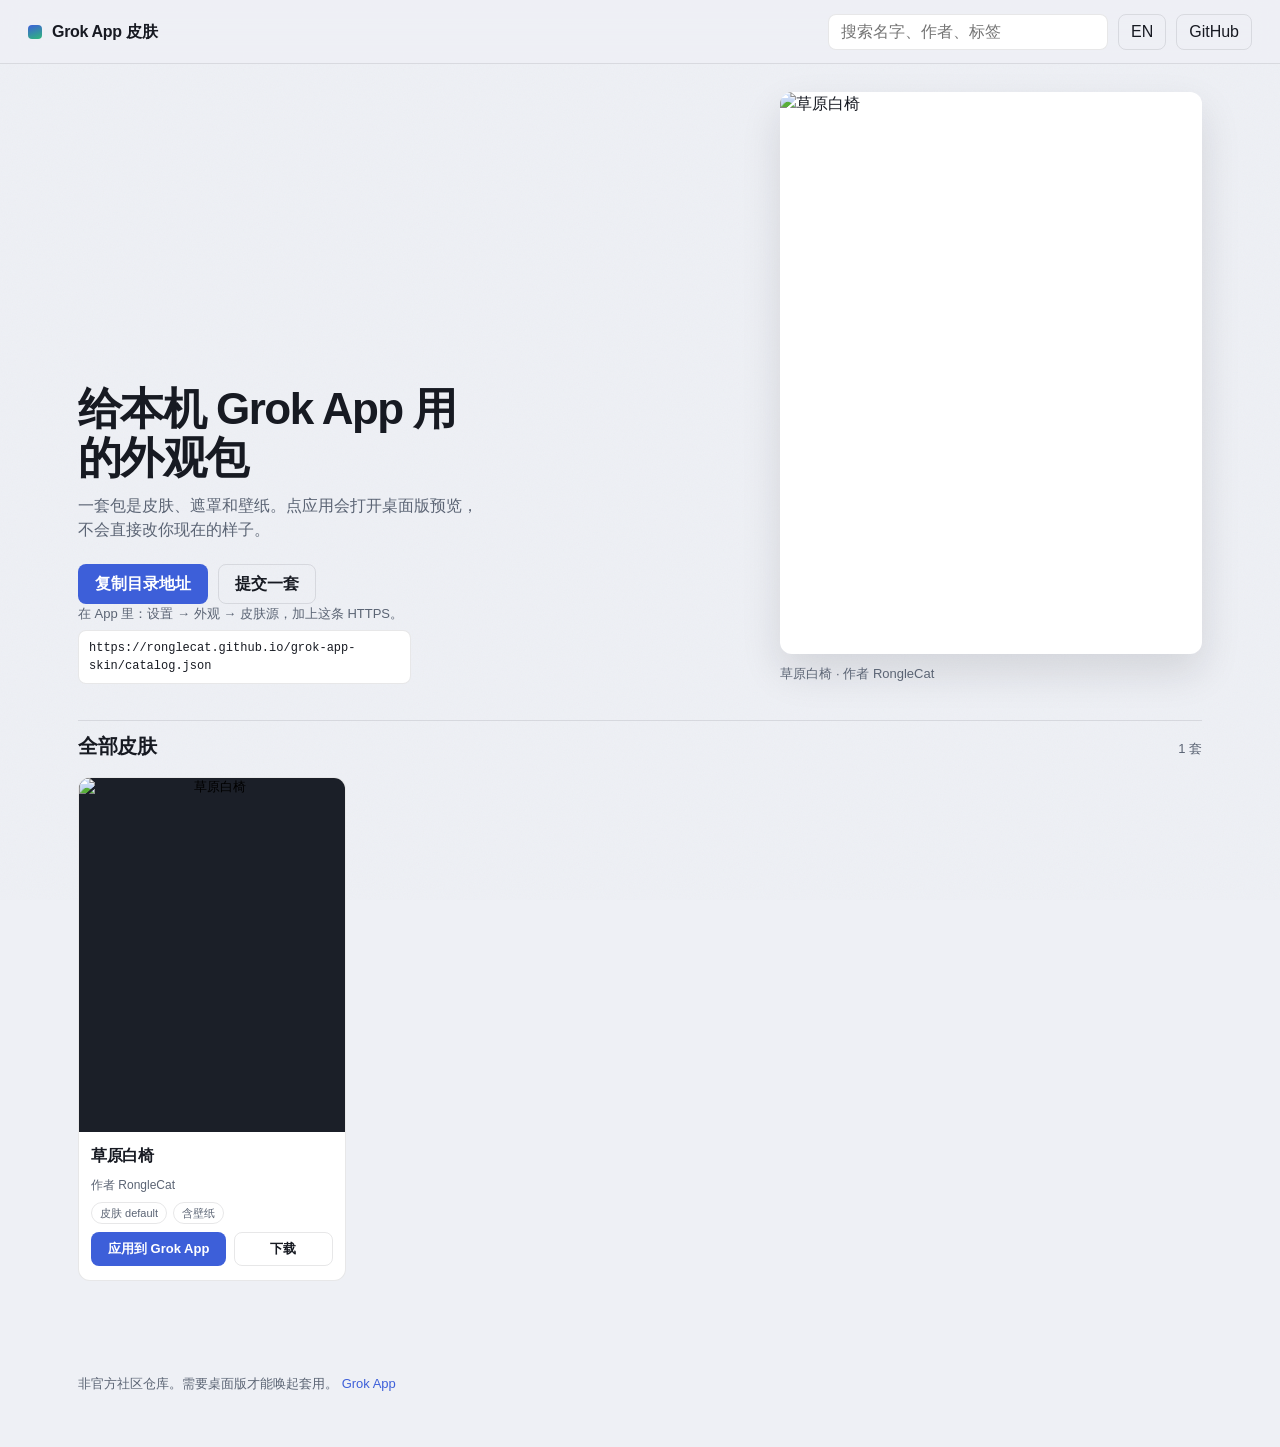
==== docs/index.html @ 5c88aba6 "Add community skin catalog and first pack. Host packs on GitHub Pages so Grok App can add this repo " ====
<!DOCTYPE html>
<html lang="zh-CN">
  <head>
    <meta charset="utf-8" />
    <meta name="viewport" content="width=device-width, initial-scale=1" />
    <title>Grok App 皮肤仓库</title>
    <meta
      name="description"
      content="浏览并下载 Grok App 外观包。点击即可唤起本机应用预览套用。"
    />
    <meta property="og:title" content="Grok App 皮肤仓库" />
    <meta
      property="og:description"
      content="社区外观包。浏览、下载，或唤起本机 Grok App。"
    />
    <meta property="og:type" content="website" />
    <meta
      property="og:image"
      content="https://ronglecat.github.io/grok-app-skin/previews/white-chair-meadow.jpg"
    />
    <link rel="icon" href="favicon.jpg" type="image/jpeg" />
    <link rel="stylesheet" href="styles.css" />
  </head>
  <body>
    <div class="grain" aria-hidden="true"></div>
    <header class="nav">
      <a class="wordmark" href="./">
        <span class="wordmark__mark" aria-hidden="true"></span>
        <span data-i18n="brand">Grok App 皮肤</span>
      </a>
      <div class="nav__right">
        <label class="search">
          <span class="visually-hidden" data-i18n="search">搜索皮肤</span>
          <input
            id="filter"
            type="search"
            autocomplete="off"
            data-i18n-placeholder="searchPh"
            placeholder="搜索名字、作者、标签"
          />
        </label>
        <button type="button" class="lang" id="langBtn" aria-label="Switch language">
          EN
        </button>
        <a
          class="nav-link"
          href="https://github.com/RongleCat/grok-app-skin"
          rel="noreferrer"
          >GitHub</a
        >
      </div>
    </header>

    <main>
      <section class="intro">
        <div class="intro__copy">
          <h1 data-i18n="title">给本机 Grok App 用的外观包</h1>
          <p data-i18n="lead">
            一套包是皮肤、遮罩和壁纸。点应用会打开桌面版预览，不会直接改你现在的样子。
          </p>
          <div class="intro__actions">
            <button type="button" class="btn btn--primary" id="copyCatalog">
              <span data-i18n="copyCatalog">复制目录地址</span>
            </button>
            <a
              class="btn btn--ghost"
              href="https://github.com/RongleCat/grok-app-skin/blob/main/CONTRIBUTING.md"
              rel="noreferrer"
              data-i18n="submit"
              >提交一套</a
            >
          </div>
          <p class="hint" id="catalogHint">
            <span data-i18n="catalogHow">在 App 里：设置 → 外观 → 皮肤源，加上这条 HTTPS。</span>
            <code id="catalogUrl">https://ronglecat.github.io/grok-app-skin/catalog.json</code>
          </p>
        </div>
        <figure class="intro__visual" id="featured">
          <div class="intro__frame">
            <img
              id="featuredImg"
              src="previews/white-chair-meadow.jpg"
              alt=""
              width="480"
              height="640"
            />
          </div>
          <figcaption id="featuredCap"></figcaption>
        </figure>
      </section>

      <section class="gallery" aria-labelledby="galleryTitle">
        <div class="gallery__head">
          <h2 id="galleryTitle" data-i18n="gallery">全部皮肤</h2>
          <p class="count" id="count"></p>
        </div>
        <p class="status" id="status" hidden></p>
        <ul class="grid" id="grid"></ul>
      </section>
    </main>

    <footer class="foot">
      <p>
        <span data-i18n="foot">非官方社区仓库。需要桌面版才能唤起套用。</span>
        <a href="https://github.com/RongleCat/grok-app/releases">Grok App</a>
      </p>
    </footer>

    <div class="sheet" id="sheet" hidden>
      <button type="button" class="sheet__backdrop" id="sheetClose" aria-label="Close"></button>
      <article class="sheet__panel" role="dialog" aria-modal="true" aria-labelledby="sheetTitle">
        <img class="sheet__art" id="sheetArt" alt="" />
        <div class="sheet__body">
          <h2 id="sheetTitle"></h2>
          <p class="sheet__meta" id="sheetMeta"></p>
          <p class="sheet__desc" id="sheetDesc"></p>
          <p class="sheet__credit" id="sheetCredit"></p>
          <div class="sheet__actions">
            <button type="button" class="btn btn--primary" id="sheetApply" data-i18n="apply">
              应用到 Grok App
            </button>
            <a class="btn btn--ghost" id="sheetDownload" download data-i18n="download">下载</a>
          </div>
          <p class="hint" id="sheetHint" hidden></p>
        </div>
      </article>
    </div>

    <p class="toast" id="toast" hidden></p>
    <script src="app.js"></script>
  </body>
</html>
---- docs/styles.css ----
:root {
  --bg: #12141a;
  --bg-2: #191c24;
  --ink: #eceef4;
  --muted: #9aa3b5;
  --line: rgba(236, 238, 244, 0.1);
  --accent: #7c9cff;
  --accent-ink: #12141a;
  --shadow: 0 24px 60px rgba(8, 10, 16, 0.45);
  --radius-card: 12px;
  --radius-btn: 8px;
  --font: "PingFang SC", "Hiragino Sans GB", "Noto Sans SC", -apple-system,
    BlinkMacSystemFont, "Segoe UI", sans-serif;
  --mono: ui-monospace, "SF Mono", "Menlo", monospace;
}

[data-theme="light"] {
  --bg: #eef0f5;
  --bg-2: #ffffff;
  --ink: #171a22;
  --muted: #5b6474;
  --line: rgba(23, 26, 34, 0.1);
  --accent: #3d5fd9;
  --accent-ink: #ffffff;
  --shadow: 0 18px 40px rgba(23, 26, 34, 0.12);
}

@media (prefers-color-scheme: light) {
  :root:not([data-theme="dark"]) {
    --bg: #eef0f5;
    --bg-2: #ffffff;
    --ink: #171a22;
    --muted: #5b6474;
    --line: rgba(23, 26, 34, 0.1);
    --accent: #3d5fd9;
    --accent-ink: #ffffff;
    --shadow: 0 18px 40px rgba(23, 26, 34, 0.12);
  }
}

* {
  box-sizing: border-box;
}

html,
body {
  margin: 0;
  min-height: 100dvh;
  background: var(--bg);
  color: var(--ink);
  font-family: var(--font);
  line-height: 1.5;
}

a {
  color: var(--accent);
  text-decoration: none;
}

a:hover {
  text-decoration: underline;
}

img {
  display: block;
  max-width: 100%;
}

.visually-hidden {
  position: absolute;
  width: 1px;
  height: 1px;
  padding: 0;
  margin: -1px;
  overflow: hidden;
  clip: rect(0, 0, 0, 0);
  border: 0;
}

.grain {
  position: fixed;
  inset: 0;
  z-index: 0;
  pointer-events: none;
  opacity: 0.035;
  background-image: url("data:image/svg+xml,%3Csvg xmlns='http://www.w3.org/2000/svg' width='160' height='160'%3E%3Cfilter id='n'%3E%3CfeTurbulence type='fractalNoise' baseFrequency='.8' numOctaves='4' stitchTiles='stitch'/%3E%3C/filter%3E%3Crect width='160' height='160' filter='url(%23n)'/%3E%3C/svg%3E");
}

.nav,
main,
.foot {
  position: relative;
  z-index: 1;
}

.nav {
  display: flex;
  align-items: center;
  justify-content: space-between;
  gap: 16px;
  min-height: 64px;
  max-height: 72px;
  padding: 12px 28px;
  border-bottom: 1px solid var(--line);
  background: color-mix(in srgb, var(--bg) 88%, transparent);
  backdrop-filter: blur(16px);
  position: sticky;
  top: 0;
  z-index: 5;
}

.wordmark {
  display: flex;
  align-items: center;
  gap: 10px;
  color: var(--ink);
  font-weight: 650;
  letter-spacing: -0.02em;
  text-decoration: none;
  white-space: nowrap;
}

.wordmark__mark {
  width: 14px;
  height: 14px;
  border-radius: 4px;
  background: linear-gradient(160deg, var(--accent), #2eb87a);
}

.nav__right {
  display: flex;
  align-items: center;
  gap: 10px;
  min-width: 0;
}

.search input {
  width: min(280px, 36vw);
  height: 36px;
  padding: 0 12px;
  border: 1px solid var(--line);
  border-radius: var(--radius-btn);
  background: var(--bg-2);
  color: var(--ink);
  font: inherit;
}

.search input:focus {
  outline: 2px solid color-mix(in srgb, var(--accent) 55%, transparent);
  outline-offset: 1px;
}

.lang,
.nav-link {
  height: 36px;
  padding: 0 12px;
  border-radius: var(--radius-btn);
  border: 1px solid var(--line);
  background: transparent;
  color: var(--ink);
  font: inherit;
  cursor: pointer;
  display: inline-flex;
  align-items: center;
  text-decoration: none;
}

.lang:hover,
.nav-link:hover {
  border-color: color-mix(in srgb, var(--accent) 45%, var(--line));
  text-decoration: none;
}

main {
  max-width: 1180px;
  margin: 0 auto;
  padding: 28px 28px 80px;
}

.intro {
  display: grid;
  grid-template-columns: minmax(0, 1.1fr) minmax(220px, 0.7fr);
  gap: 40px;
  align-items: end;
  padding-bottom: 36px;
}

.intro h1 {
  margin: 0 0 12px;
  font-size: clamp(28px, 4vw, 44px);
  line-height: 1.12;
  letter-spacing: -0.035em;
  font-weight: 680;
  max-width: 16ch;
}

.intro p {
  margin: 0;
  color: var(--muted);
  max-width: 46ch;
}

.intro__actions {
  display: flex;
  flex-wrap: wrap;
  gap: 10px;
  margin-top: 22px;
}

.btn {
  display: inline-flex;
  align-items: center;
  justify-content: center;
  min-height: 40px;
  padding: 0 16px;
  border-radius: var(--radius-btn);
  border: 1px solid transparent;
  font: inherit;
  font-weight: 600;
  cursor: pointer;
  white-space: nowrap;
  text-decoration: none;
}

.btn:active {
  transform: translateY(1px);
}

.btn--primary {
  background: var(--accent);
  color: var(--accent-ink);
}

.btn--primary:hover {
  filter: brightness(1.05);
  text-decoration: none;
}

.btn--ghost {
  background: transparent;
  color: var(--ink);
  border-color: var(--line);
}

.btn--ghost:hover {
  border-color: color-mix(in srgb, var(--accent) 40%, var(--line));
  text-decoration: none;
}

.hint {
  margin-top: 18px;
  font-size: 13px;
  color: var(--muted);
}

.hint code {
  display: block;
  margin-top: 6px;
  padding: 8px 10px;
  border-radius: 8px;
  background: var(--bg-2);
  border: 1px solid var(--line);
  font-family: var(--mono);
  font-size: 12px;
  color: var(--ink);
  overflow-wrap: anywhere;
}

.intro__visual {
  margin: 0;
}

.intro__frame {
  border-radius: var(--radius-card);
  overflow: hidden;
  aspect-ratio: 3 / 4;
  background: var(--bg-2);
  box-shadow: var(--shadow);
}

.intro__frame img {
  width: 100%;
  height: 100%;
  object-fit: cover;
}

.intro__visual figcaption {
  margin-top: 10px;
  font-size: 13px;
  color: var(--muted);
}

.gallery__head {
  display: flex;
  align-items: baseline;
  justify-content: space-between;
  gap: 12px;
  padding: 10px 0 16px;
  border-top: 1px solid var(--line);
}

.gallery h2 {
  margin: 0;
  font-size: 20px;
  letter-spacing: -0.02em;
}

.count {
  margin: 0;
  color: var(--muted);
  font-size: 13px;
}

.status {
  color: var(--muted);
}

.grid {
  list-style: none;
  margin: 0;
  padding: 0;
  display: grid;
  grid-template-columns: repeat(auto-fill, minmax(220px, 1fr));
  gap: 18px;
}

.card {
  display: flex;
  flex-direction: column;
  background: var(--bg-2);
  border: 1px solid var(--line);
  border-radius: var(--radius-card);
  overflow: hidden;
  min-width: 0;
}

.card__art {
  aspect-ratio: 3 / 4;
  background: #1b1f28;
  cursor: pointer;
  padding: 0;
  border: 0;
}

.card__art img {
  width: 100%;
  height: 100%;
  object-fit: cover;
}

.card__body {
  padding: 12px 12px 14px;
  display: flex;
  flex-direction: column;
  gap: 8px;
}

.card__name {
  margin: 0;
  font-size: 16px;
  letter-spacing: -0.02em;
}

.card__meta {
  margin: 0;
  color: var(--muted);
  font-size: 12px;
}

.chips {
  display: flex;
  flex-wrap: wrap;
  gap: 6px;
}

.chip {
  font-size: 11px;
  padding: 2px 8px;
  border-radius: 999px;
  border: 1px solid var(--line);
  color: var(--muted);
}

.card__actions {
  display: flex;
  gap: 8px;
}

.card__actions .btn {
  flex: 1;
  min-height: 34px;
  font-size: 13px;
}

.foot {
  max-width: 1180px;
  margin: 0 auto;
  padding: 0 28px 40px;
  color: var(--muted);
  font-size: 13px;
}

.sheet[hidden],
.toast[hidden],
.status[hidden] {
  display: none;
}

.sheet {
  position: fixed;
  inset: 0;
  z-index: 20;
}

.sheet__backdrop {
  position: absolute;
  inset: 0;
  border: 0;
  background: rgba(8, 10, 16, 0.62);
  cursor: pointer;
}

.sheet__panel {
  position: relative;
  z-index: 1;
  width: min(880px, calc(100% - 32px));
  max-height: calc(100dvh - 32px);
  margin: 16px auto;
  display: grid;
  grid-template-columns: minmax(0, 0.9fr) minmax(0, 1.1fr);
  background: var(--bg-2);
  border-radius: 16px;
  overflow: auto;
  box-shadow: var(--shadow);
}

.sheet__art {
  width: 100%;
  height: 100%;
  object-fit: cover;
  min-height: 320px;
}

.sheet__body {
  padding: 28px;
}

.sheet__body h2 {
  margin: 0 0 8px;
  font-size: 28px;
  letter-spacing: -0.03em;
}

.sheet__meta,
.sheet__desc,
.sheet__credit {
  color: var(--muted);
}

.sheet__actions {
  display: flex;
  flex-wrap: wrap;
  gap: 10px;
  margin-top: 20px;
}

.toast {
  position: fixed;
  left: 50%;
  bottom: 24px;
  transform: translateX(-50%);
  z-index: 30;
  margin: 0;
  padding: 10px 14px;
  border-radius: 999px;
  background: var(--ink);
  color: var(--bg);
  font-size: 13px;
  box-shadow: var(--shadow);
}

@media (max-width: 767px) {
  .nav {
    padding: 10px 16px;
    flex-wrap: wrap;
    max-height: none;
  }

  .search input {
    width: 42vw;
  }

  main,
  .foot {
    padding-left: 16px;
    padding-right: 16px;
  }

  .intro {
    grid-template-columns: 1fr;
    gap: 24px;
  }

  .intro h1 {
    max-width: none;
  }

  .intro__visual {
    max-width: 280px;
  }

  .sheet__panel {
    grid-template-columns: 1fr;
    width: calc(100% - 16px);
    margin: 8px auto;
  }

  .sheet__art {
    max-height: 42dvh;
  }
}

@media (prefers-reduced-motion: reduce) {
  .btn:active {
    transform: none;
  }
}

@media (prefers-reduced-transparency: reduce) {
  .nav {
    background: var(--bg);
    backdrop-filter: none;
  }
}
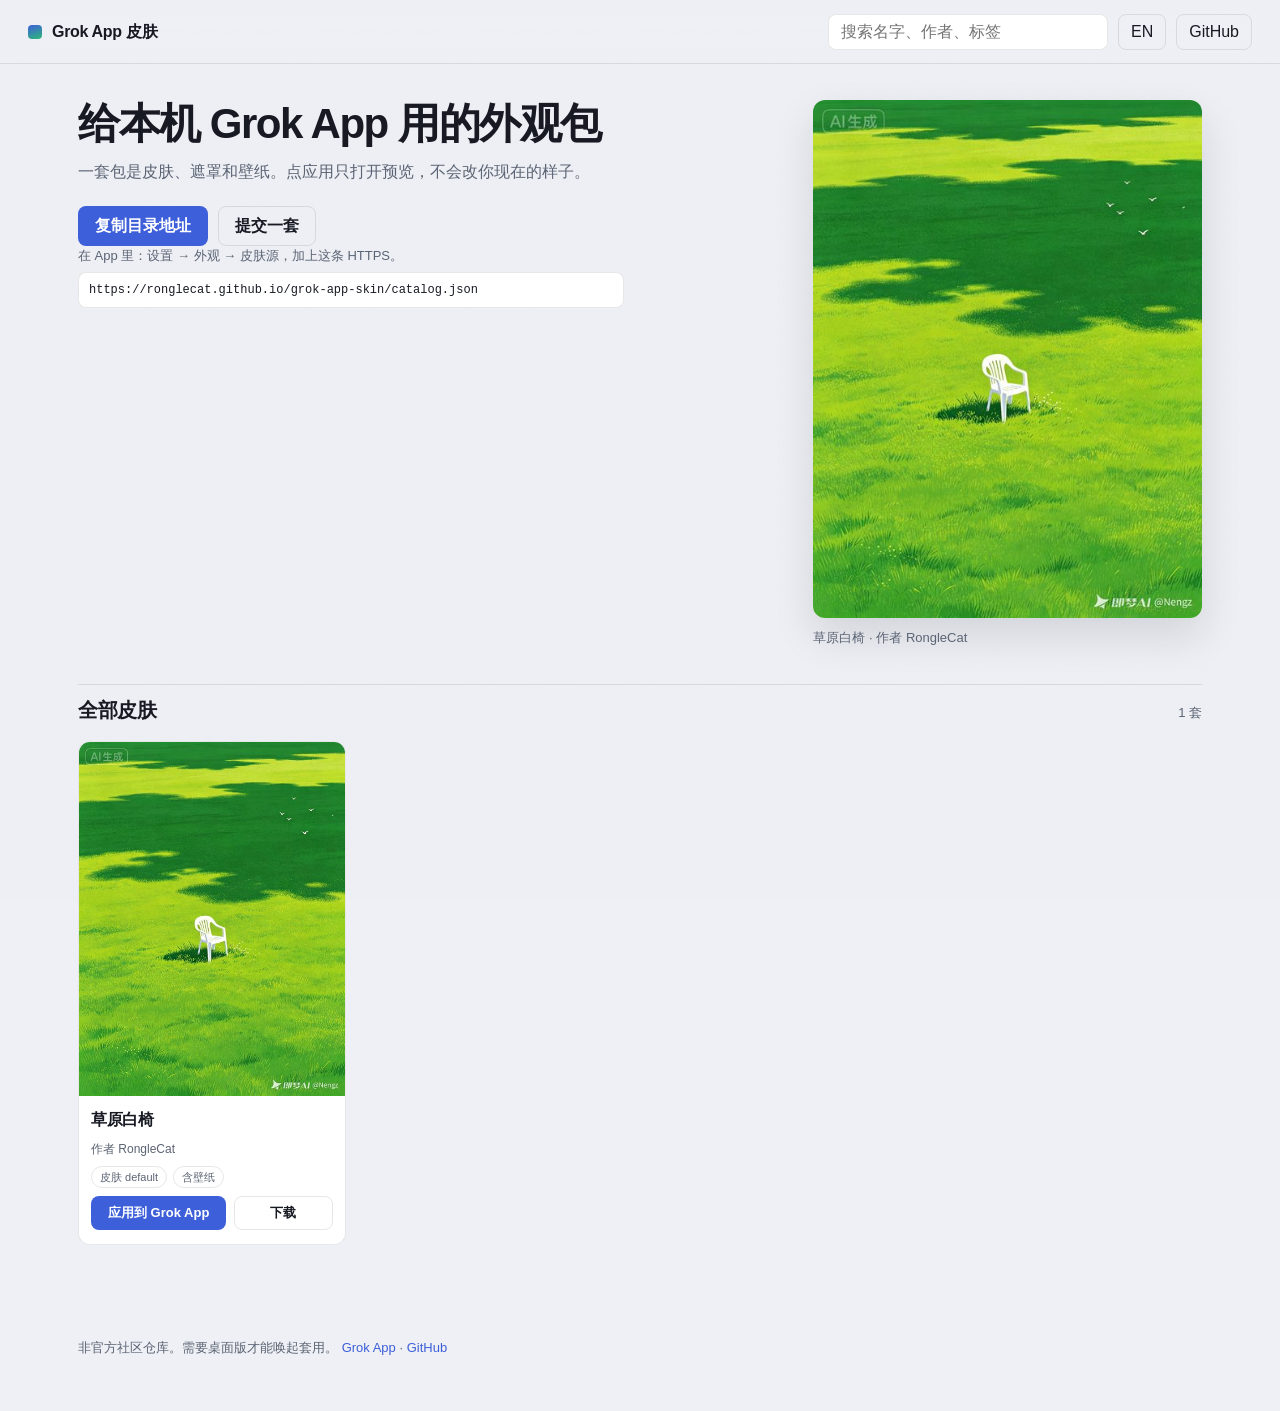
==== commit 3b21cf1b: "Tighten the catalog page layout for local previews. Use same-origin pack and preview paths, pin the " ====
--- a/docs/index.html
+++ b/docs/index.html
@@ -56,7 +56,7 @@
         <div class="intro__copy">
           <h1 data-i18n="title">给本机 Grok App 用的外观包</h1>
           <p data-i18n="lead">
-            一套包是皮肤、遮罩和壁纸。点应用会打开桌面版预览，不会直接改你现在的样子。
+            一套包是皮肤、遮罩和壁纸。点应用只打开预览，不会改你现在的样子。
           </p>
           <div class="intro__actions">
             <button type="button" class="btn btn--primary" id="copyCatalog">
@@ -103,6 +103,8 @@
       <p>
         <span data-i18n="foot">非官方社区仓库。需要桌面版才能唤起套用。</span>
         <a href="https://github.com/RongleCat/grok-app/releases">Grok App</a>
+        ·
+        <a href="https://github.com/RongleCat/grok-app-skin">GitHub</a>
       </p>
     </footer>
 
--- a/docs/styles.css
+++ b/docs/styles.css
@@ -46,6 +46,8 @@
 body {
   margin: 0;
   min-height: 100dvh;
+  max-width: 100%;
+  overflow-x: clip;
   background: var(--bg);
   color: var(--ink);
   font-family: var(--font);
@@ -179,25 +181,31 @@
 
 .intro {
   display: grid;
-  grid-template-columns: minmax(0, 1.1fr) minmax(220px, 0.7fr);
-  gap: 40px;
-  align-items: end;
-  padding-bottom: 36px;
+  grid-template-columns: minmax(0, 1.15fr) minmax(220px, 0.65fr);
+  gap: 36px 48px;
+  align-items: start;
+  padding: 8px 0 36px;
+  min-width: 0;
+}
+
+.intro__copy {
+  min-width: 0;
 }
 
 .intro h1 {
   margin: 0 0 12px;
-  font-size: clamp(28px, 4vw, 44px);
-  line-height: 1.12;
+  font-size: clamp(28px, 4vw, 42px);
+  line-height: 1.15;
   letter-spacing: -0.035em;
   font-weight: 680;
-  max-width: 16ch;
+  max-width: 14em;
 }
 
 .intro p {
   margin: 0;
   color: var(--muted);
-  max-width: 46ch;
+  max-width: min(42em, 100%);
+  overflow-wrap: anywhere;
 }
 
 .intro__actions {
@@ -264,6 +272,8 @@
   font-size: 12px;
   color: var(--ink);
   overflow-wrap: anywhere;
+  word-break: break-all;
+  max-width: 100%;
 }
 
 .intro__visual {
@@ -335,6 +345,8 @@
 }
 
 .card__art {
+  display: block;
+  width: 100%;
   aspect-ratio: 3 / 4;
   background: #1b1f28;
   cursor: pointer;
@@ -481,13 +493,39 @@
 
 @media (max-width: 767px) {
   .nav {
+    display: grid;
+    grid-template-columns: minmax(0, 1fr) auto;
+    grid-template-areas:
+      "brand lang"
+      "search search";
     padding: 10px 16px;
-    flex-wrap: wrap;
     max-height: none;
   }
 
+  .wordmark {
+    grid-area: brand;
+    min-width: 0;
+  }
+
+  .nav__right {
+    display: contents;
+  }
+
+  .search {
+    grid-area: search;
+    min-width: 0;
+  }
+
+  .lang {
+    grid-area: lang;
+  }
+
+  .nav-link {
+    display: none;
+  }
+
   .search input {
-    width: 42vw;
+    width: 100%;
   }
 
   main,
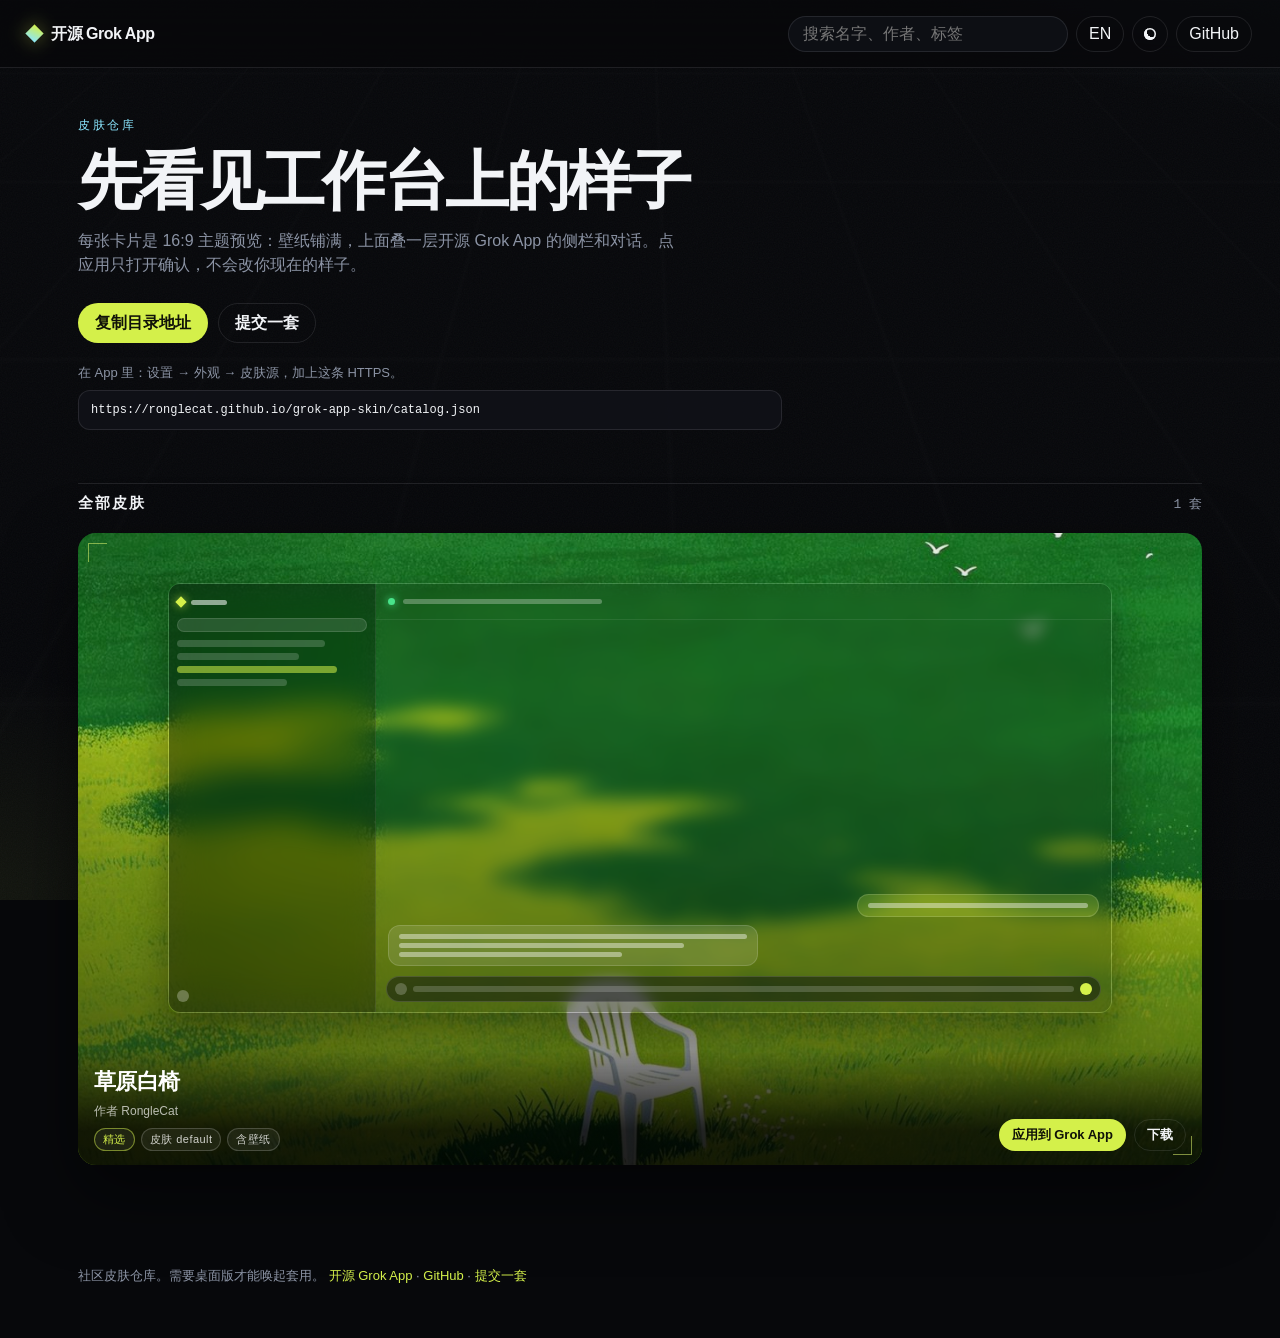
==== commit c8206a88: "Redesign the skin gallery as 16:9 workbench previews. Theme-first Pages gallery with wallpaper-fille" ====
--- a/docs/index.html
+++ b/docs/index.html
@@ -1,17 +1,18 @@
 <!DOCTYPE html>
-<html lang="zh-CN">
+<html lang="zh-CN" data-theme="dark">
   <head>
     <meta charset="utf-8" />
     <meta name="viewport" content="width=device-width, initial-scale=1" />
-    <title>Grok App 皮肤仓库</title>
+    <meta name="color-scheme" content="dark light" />
+    <title>开源 Grok App 皮肤</title>
     <meta
       name="description"
-      content="浏览并下载 Grok App 外观包。点击即可唤起本机应用预览套用。"
+      content="开源 Grok App 皮肤仓库。16:9 工作台预览，下载或唤起本机应用套用。"
     />
-    <meta property="og:title" content="Grok App 皮肤仓库" />
+    <meta property="og:title" content="开源 Grok App 皮肤" />
     <meta
       property="og:description"
-      content="社区外观包。浏览、下载，或唤起本机 Grok App。"
+      content="社区外观包。每张卡片是壁纸加工作台预览。"
     />
     <meta property="og:type" content="website" />
     <meta
@@ -22,11 +23,16 @@
     <link rel="stylesheet" href="styles.css" />
   </head>
   <body>
-    <div class="grain" aria-hidden="true"></div>
+    <div class="space" aria-hidden="true">
+      <div class="space__glow"></div>
+      <div class="space__grid"></div>
+      <div class="space__grain"></div>
+    </div>
+
     <header class="nav">
       <a class="wordmark" href="./">
         <span class="wordmark__mark" aria-hidden="true"></span>
-        <span data-i18n="brand">Grok App 皮肤</span>
+        <span data-i18n="brand">开源 Grok App</span>
       </a>
       <div class="nav__right">
         <label class="search">
@@ -42,6 +48,10 @@
         <button type="button" class="lang" id="langBtn" aria-label="Switch language">
           EN
         </button>
+        <button type="button" class="theme" id="themeBtn">
+          <span aria-hidden="true" class="theme__icon"></span>
+          <span class="visually-hidden" data-i18n="themeToLight">浅色</span>
+        </button>
         <a
           class="nav-link"
           href="https://github.com/RongleCat/grok-app-skin"
@@ -52,41 +62,28 @@
     </header>
 
     <main>
-      <section class="intro">
-        <div class="intro__copy">
-          <h1 data-i18n="title">给本机 Grok App 用的外观包</h1>
-          <p data-i18n="lead">
-            一套包是皮肤、遮罩和壁纸。点应用只打开预览，不会改你现在的样子。
-          </p>
-          <div class="intro__actions">
-            <button type="button" class="btn btn--primary" id="copyCatalog">
-              <span data-i18n="copyCatalog">复制目录地址</span>
-            </button>
-            <a
-              class="btn btn--ghost"
-              href="https://github.com/RongleCat/grok-app-skin/blob/main/CONTRIBUTING.md"
-              rel="noreferrer"
-              data-i18n="submit"
-              >提交一套</a
-            >
-          </div>
-          <p class="hint" id="catalogHint">
-            <span data-i18n="catalogHow">在 App 里：设置 → 外观 → 皮肤源，加上这条 HTTPS。</span>
-            <code id="catalogUrl">https://ronglecat.github.io/grok-app-skin/catalog.json</code>
-          </p>
+      <section class="hero">
+        <p class="kicker" data-i18n="kicker">皮肤仓库</p>
+        <h1 data-i18n="title">先看见工作台上的样子</h1>
+        <p class="lead" data-i18n="lead">
+          每张卡片是 16:9 主题预览：壁纸铺满，上面叠一层开源 Grok App 的侧栏和对话。点应用只打开确认，不会改你现在的样子。
+        </p>
+        <div class="hero__actions">
+          <button type="button" class="btn btn--primary" id="copyCatalog">
+            <span data-i18n="copyCatalog">复制目录地址</span>
+          </button>
+          <a
+            class="btn btn--ghost"
+            href="https://github.com/RongleCat/grok-app-skin/blob/main/CONTRIBUTING.md"
+            rel="noreferrer"
+            data-i18n="submit"
+            >提交一套</a
+          >
         </div>
-        <figure class="intro__visual" id="featured">
-          <div class="intro__frame">
-            <img
-              id="featuredImg"
-              src="previews/white-chair-meadow.jpg"
-              alt=""
-              width="480"
-              height="640"
-            />
-          </div>
-          <figcaption id="featuredCap"></figcaption>
-        </figure>
+        <p class="hint" id="catalogHint">
+          <span data-i18n="catalogHow">在 App 里：设置 → 外观 → 皮肤源，加上这条 HTTPS。</span>
+          <code id="catalogUrl">https://ronglecat.github.io/grok-app-skin/catalog.json</code>
+        </p>
       </section>
 
       <section class="gallery" aria-labelledby="galleryTitle">
@@ -101,18 +98,28 @@
 
     <footer class="foot">
       <p>
-        <span data-i18n="foot">非官方社区仓库。需要桌面版才能唤起套用。</span>
-        <a href="https://github.com/RongleCat/grok-app/releases">Grok App</a>
+        <span data-i18n="foot">社区皮肤仓库。需要桌面版才能唤起套用。</span>
+        <a href="https://github.com/RongleCat/grok-app/releases">开源 Grok App</a>
         ·
         <a href="https://github.com/RongleCat/grok-app-skin">GitHub</a>
+        ·
+        <a
+          href="https://github.com/RongleCat/grok-app-skin/blob/main/CONTRIBUTING.md"
+          data-i18n="submit"
+          >提交一套</a
+        >
       </p>
     </footer>
 
     <div class="sheet" id="sheet" hidden>
       <button type="button" class="sheet__backdrop" id="sheetClose" aria-label="Close"></button>
       <article class="sheet__panel" role="dialog" aria-modal="true" aria-labelledby="sheetTitle">
-        <img class="sheet__art" id="sheetArt" alt="" />
+        <div class="sheet__stage">
+          <img class="sheet__wall" id="sheetArt" alt="" />
+          <div class="sheet__chrome" id="sheetChrome"></div>
+        </div>
         <div class="sheet__body">
+          <p class="sheet__kicker" id="sheetKicker"></p>
           <h2 id="sheetTitle"></h2>
           <p class="sheet__meta" id="sheetMeta"></p>
           <p class="sheet__desc" id="sheetDesc"></p>
--- a/docs/styles.css
+++ b/docs/styles.css
@@ -1,41 +1,34 @@
 :root {
-  --bg: #12141a;
-  --bg-2: #191c24;
-  --ink: #eceef4;
-  --muted: #9aa3b5;
-  --line: rgba(236, 238, 244, 0.1);
-  --accent: #7c9cff;
-  --accent-ink: #12141a;
-  --shadow: 0 24px 60px rgba(8, 10, 16, 0.45);
-  --radius-card: 12px;
-  --radius-btn: 8px;
+  --bg: #07080b;
+  --bg-2: #101218;
+  --ink: #f2f4f7;
+  --muted: #8b93a4;
+  --line: rgba(242, 244, 247, 0.1);
+  --accent: #d4f04a;
+  --accent-ink: #101208;
+  --ice: #8be7ff;
+  --glass: rgba(8, 10, 14, 0.42);
+  --glass-2: rgba(255, 255, 255, 0.12);
+  --shadow: 0 28px 70px rgba(0, 0, 0, 0.5);
+  --radius-card: 18px;
+  --radius-btn: 999px;
   --font: "PingFang SC", "Hiragino Sans GB", "Noto Sans SC", -apple-system,
     BlinkMacSystemFont, "Segoe UI", sans-serif;
   --mono: ui-monospace, "SF Mono", "Menlo", monospace;
 }
 
 [data-theme="light"] {
-  --bg: #eef0f5;
-  --bg-2: #ffffff;
-  --ink: #171a22;
-  --muted: #5b6474;
-  --line: rgba(23, 26, 34, 0.1);
-  --accent: #3d5fd9;
-  --accent-ink: #ffffff;
-  --shadow: 0 18px 40px rgba(23, 26, 34, 0.12);
-}
-
-@media (prefers-color-scheme: light) {
-  :root:not([data-theme="dark"]) {
-    --bg: #eef0f5;
-    --bg-2: #ffffff;
-    --ink: #171a22;
-    --muted: #5b6474;
-    --line: rgba(23, 26, 34, 0.1);
-    --accent: #3d5fd9;
-    --accent-ink: #ffffff;
-    --shadow: 0 18px 40px rgba(23, 26, 34, 0.12);
-  }
+  --bg: #efe8dc;
+  --bg-2: #f7f2ea;
+  --ink: #14130f;
+  --muted: #5c574c;
+  --line: rgba(20, 19, 15, 0.1);
+  --accent: #6a8a00;
+  --accent-ink: #f7f2ea;
+  --ice: #0b6f86;
+  --glass: rgba(16, 18, 22, 0.4);
+  --glass-2: rgba(255, 255, 255, 0.16);
+  --shadow: 0 22px 48px rgba(40, 32, 18, 0.16);
 }
 
 * {
@@ -54,6 +47,10 @@
   line-height: 1.5;
 }
 
+body {
+  isolation: isolate;
+}
+
 a {
   color: var(--accent);
   text-decoration: none;
@@ -66,6 +63,11 @@
 img {
   display: block;
   max-width: 100%;
+}
+
+button,
+input {
+  font: inherit;
 }
 
 .visually-hidden {
@@ -79,12 +81,43 @@
   border: 0;
 }
 
-.grain {
+.space {
   position: fixed;
   inset: 0;
   z-index: 0;
   pointer-events: none;
-  opacity: 0.035;
+  overflow: hidden;
+}
+
+.space__glow {
+  position: absolute;
+  inset: -20%;
+  background:
+    radial-gradient(50% 40% at 88% 0%, rgba(139, 231, 255, 0.1), transparent 58%),
+    radial-gradient(42% 36% at 8% 88%, rgba(212, 240, 74, 0.08), transparent 60%);
+}
+
+.space__grid {
+  position: absolute;
+  inset: 0;
+  opacity: 0.22;
+  background-image:
+    linear-gradient(rgba(242, 244, 247, 0.06) 1px, transparent 1px),
+    linear-gradient(90deg, rgba(242, 244, 247, 0.06) 1px, transparent 1px);
+  background-size: 72px 72px;
+  mask-image: linear-gradient(180deg, rgba(0, 0, 0, 0.7), transparent 78%);
+  transform: perspective(600px) rotateX(58deg) scale(1.6);
+  transform-origin: 50% 0;
+}
+
+[data-theme="light"] .space__grid {
+  opacity: 0.28;
+}
+
+.space__grain {
+  position: absolute;
+  inset: 0;
+  opacity: 0.04;
   background-image: url("data:image/svg+xml,%3Csvg xmlns='http://www.w3.org/2000/svg' width='160' height='160'%3E%3Cfilter id='n'%3E%3CfeTurbulence type='fractalNoise' baseFrequency='.8' numOctaves='4' stitchTiles='stitch'/%3E%3C/filter%3E%3Crect width='160' height='160' filter='url(%23n)'/%3E%3C/svg%3E");
 }
 
@@ -100,12 +133,11 @@
   align-items: center;
   justify-content: space-between;
   gap: 16px;
-  min-height: 64px;
-  max-height: 72px;
+  min-height: 68px;
   padding: 12px 28px;
   border-bottom: 1px solid var(--line);
-  background: color-mix(in srgb, var(--bg) 88%, transparent);
-  backdrop-filter: blur(16px);
+  background: color-mix(in srgb, var(--bg) 72%, transparent);
+  backdrop-filter: blur(18px);
   position: sticky;
   top: 0;
   z-index: 5;
@@ -116,43 +148,49 @@
   align-items: center;
   gap: 10px;
   color: var(--ink);
-  font-weight: 650;
-  letter-spacing: -0.02em;
+  font-weight: 680;
+  letter-spacing: -0.03em;
   text-decoration: none;
   white-space: nowrap;
 }
 
 .wordmark__mark {
-  width: 14px;
-  height: 14px;
-  border-radius: 4px;
-  background: linear-gradient(160deg, var(--accent), #2eb87a);
+  width: 13px;
+  height: 13px;
+  transform: rotate(45deg);
+  background: linear-gradient(160deg, var(--accent), var(--ice));
+  box-shadow: 0 0 18px color-mix(in srgb, var(--accent) 45%, transparent);
 }
 
 .nav__right {
   display: flex;
   align-items: center;
-  gap: 10px;
+  gap: 8px;
   min-width: 0;
 }
 
 .search input {
-  width: min(280px, 36vw);
+  width: min(280px, 32vw);
   height: 36px;
-  padding: 0 12px;
+  padding: 0 14px;
   border: 1px solid var(--line);
   border-radius: var(--radius-btn);
-  background: var(--bg-2);
+  background: color-mix(in srgb, var(--bg-2) 80%, transparent);
   color: var(--ink);
-  font: inherit;
-}
-
-.search input:focus {
-  outline: 2px solid color-mix(in srgb, var(--accent) 55%, transparent);
-  outline-offset: 1px;
+}
+
+.search input:focus,
+.lang:focus-visible,
+.theme:focus-visible,
+.nav-link:focus-visible,
+.btn:focus-visible,
+.card__stage:focus-visible {
+  outline: 2px solid color-mix(in srgb, var(--accent) 70%, transparent);
+  outline-offset: 2px;
 }
 
 .lang,
+.theme,
 .nav-link {
   height: 36px;
   padding: 0 12px;
@@ -160,14 +198,33 @@
   border: 1px solid var(--line);
   background: transparent;
   color: var(--ink);
-  font: inherit;
   cursor: pointer;
   display: inline-flex;
   align-items: center;
+  justify-content: center;
   text-decoration: none;
 }
 
+.theme {
+  width: 36px;
+  padding: 0;
+}
+
+.theme__icon {
+  width: 12px;
+  height: 12px;
+  border-radius: 50%;
+  box-shadow: inset 0 0 0 1.5px currentColor;
+  background: radial-gradient(circle at 70% 30%, transparent 46%, currentColor 48%);
+}
+
+[data-theme="light"] .theme__icon {
+  background: currentColor;
+  box-shadow: none;
+}
+
 .lang:hover,
+.theme:hover,
 .nav-link:hover {
   border-color: color-mix(in srgb, var(--accent) 45%, var(--line));
   text-decoration: none;
@@ -176,43 +233,42 @@
 main {
   max-width: 1180px;
   margin: 0 auto;
-  padding: 28px 28px 80px;
-}
-
-.intro {
-  display: grid;
-  grid-template-columns: minmax(0, 1.15fr) minmax(220px, 0.65fr);
-  gap: 36px 48px;
-  align-items: start;
-  padding: 8px 0 36px;
-  min-width: 0;
-}
-
-.intro__copy {
-  min-width: 0;
-}
-
-.intro h1 {
-  margin: 0 0 12px;
-  font-size: clamp(28px, 4vw, 42px);
-  line-height: 1.15;
-  letter-spacing: -0.035em;
-  font-weight: 680;
-  max-width: 14em;
-}
-
-.intro p {
+  padding: 36px 28px 88px;
+}
+
+.hero {
+  padding: 12px 0 40px;
+  max-width: 44rem;
+}
+
+.kicker {
+  margin: 0 0 14px;
+  font-size: 12px;
+  letter-spacing: 0.22em;
+  text-transform: uppercase;
+  color: var(--ice);
+}
+
+.hero h1 {
+  margin: 0 0 14px;
+  font-size: clamp(34px, 6vw, 64px);
+  line-height: 1.04;
+  letter-spacing: -0.045em;
+  font-weight: 720;
+}
+
+.lead {
   margin: 0;
   color: var(--muted);
-  max-width: min(42em, 100%);
-  overflow-wrap: anywhere;
-}
-
-.intro__actions {
+  font-size: 16px;
+  max-width: 38em;
+}
+
+.hero__actions {
   display: flex;
   flex-wrap: wrap;
   gap: 10px;
-  margin-top: 22px;
+  margin-top: 26px;
 }
 
 .btn {
@@ -223,7 +279,6 @@
   padding: 0 16px;
   border-radius: var(--radius-btn);
   border: 1px solid transparent;
-  font: inherit;
   font-weight: 600;
   cursor: pointer;
   white-space: nowrap;
@@ -240,7 +295,7 @@
 }
 
 .btn--primary:hover {
-  filter: brightness(1.05);
+  filter: brightness(1.06);
   text-decoration: none;
 }
 
@@ -255,49 +310,30 @@
   text-decoration: none;
 }
 
+.btn--tiny {
+  min-height: 32px;
+  padding: 0 12px;
+  font-size: 13px;
+}
+
 .hint {
-  margin-top: 18px;
+  margin-top: 20px;
   font-size: 13px;
   color: var(--muted);
 }
 
 .hint code {
   display: block;
-  margin-top: 6px;
-  padding: 8px 10px;
-  border-radius: 8px;
-  background: var(--bg-2);
+  margin-top: 8px;
+  padding: 10px 12px;
+  border-radius: 12px;
+  background: color-mix(in srgb, var(--bg-2) 88%, transparent);
   border: 1px solid var(--line);
   font-family: var(--mono);
   font-size: 12px;
   color: var(--ink);
   overflow-wrap: anywhere;
   word-break: break-all;
-  max-width: 100%;
-}
-
-.intro__visual {
-  margin: 0;
-}
-
-.intro__frame {
-  border-radius: var(--radius-card);
-  overflow: hidden;
-  aspect-ratio: 3 / 4;
-  background: var(--bg-2);
-  box-shadow: var(--shadow);
-}
-
-.intro__frame img {
-  width: 100%;
-  height: 100%;
-  object-fit: cover;
-}
-
-.intro__visual figcaption {
-  margin-top: 10px;
-  font-size: 13px;
-  color: var(--muted);
 }
 
 .gallery__head {
@@ -305,20 +341,23 @@
   align-items: baseline;
   justify-content: space-between;
   gap: 12px;
-  padding: 10px 0 16px;
+  padding: 8px 0 18px;
   border-top: 1px solid var(--line);
 }
 
 .gallery h2 {
   margin: 0;
-  font-size: 20px;
-  letter-spacing: -0.02em;
+  font-size: 15px;
+  letter-spacing: 0.14em;
+  text-transform: uppercase;
+  font-weight: 650;
 }
 
 .count {
   margin: 0;
   color: var(--muted);
   font-size: 13px;
+  font-family: var(--mono);
 }
 
 .status {
@@ -330,52 +369,320 @@
   margin: 0;
   padding: 0;
   display: grid;
-  grid-template-columns: repeat(auto-fill, minmax(220px, 1fr));
-  gap: 18px;
+  grid-template-columns: repeat(auto-fill, minmax(min(100%, 420px), 1fr));
+  gap: 20px;
 }
 
 .card {
-  display: flex;
-  flex-direction: column;
-  background: var(--bg-2);
-  border: 1px solid var(--line);
+  min-width: 0;
+}
+
+.card--featured {
+  grid-column: 1 / -1;
+}
+
+.card__stage {
+  position: relative;
+  display: block;
+  width: 100%;
+  aspect-ratio: 16 / 9;
+  padding: 0;
+  border: 0;
   border-radius: var(--radius-card);
   overflow: hidden;
-  min-width: 0;
-}
-
-.card__art {
-  display: block;
-  width: 100%;
-  aspect-ratio: 3 / 4;
-  background: #1b1f28;
+  background: #0b0d12;
   cursor: pointer;
-  padding: 0;
-  border: 0;
-}
-
-.card__art img {
+  isolation: isolate;
+  box-shadow: var(--shadow);
+  transition: transform 0.35s ease, box-shadow 0.35s ease;
+}
+
+.card__stage::before,
+.card__stage::after {
+  content: "";
+  position: absolute;
+  width: 18px;
+  height: 18px;
+  z-index: 5;
+  pointer-events: none;
+  border: 1.5px solid color-mix(in srgb, var(--accent) 80%, white);
+  opacity: 0.55;
+  transition: opacity 0.3s ease;
+}
+
+.card__stage::before {
+  top: 10px;
+  left: 10px;
+  border-right: 0;
+  border-bottom: 0;
+}
+
+.card__stage::after {
+  right: 10px;
+  bottom: 10px;
+  border-left: 0;
+  border-top: 0;
+}
+
+.card__wall {
+  position: absolute;
+  inset: 0;
   width: 100%;
   height: 100%;
   object-fit: cover;
 }
 
-.card__body {
-  padding: 12px 12px 14px;
+.card__scrim {
+  position: absolute;
+  inset: 0;
+  background:
+    linear-gradient(180deg, rgba(0, 0, 0, 0.08), transparent 28%, rgba(0, 0, 0, 0.55) 100%),
+    linear-gradient(90deg, rgba(0, 0, 0, 0.18), transparent 28%);
+  pointer-events: none;
+}
+
+.chrome {
+  position: absolute;
+  inset: 9% 7% 26% 7%;
+  display: flex;
+  border-radius: 12px;
+  overflow: hidden;
+  border: 1px solid rgba(255, 255, 255, 0.16);
+  box-shadow: 0 16px 40px rgba(0, 0, 0, 0.35);
+  pointer-events: none;
+}
+
+.card--featured .chrome {
+  inset: 8% 8% 24% 8%;
+}
+
+.chrome__rail {
+  width: 22%;
+  min-width: 72px;
+  padding: 10px 8px;
   display: flex;
   flex-direction: column;
   gap: 8px;
+  background: var(--glass);
+  backdrop-filter: blur(16px) saturate(1.2);
+  border-right: 1px solid rgba(255, 255, 255, 0.08);
+}
+
+.chrome__brand {
+  display: flex;
+  align-items: center;
+  gap: 6px;
+  height: 16px;
+}
+
+.chrome__logo {
+  width: 8px;
+  height: 8px;
+  transform: rotate(45deg);
+  background: var(--accent);
+  box-shadow: 0 0 10px color-mix(in srgb, var(--accent) 70%, transparent);
+}
+
+.chrome__word {
+  display: none;
+  width: 36px;
+  height: 5px;
+  border-radius: 99px;
+  background: rgba(255, 255, 255, 0.55);
+}
+
+.card--featured .chrome__word {
+  display: block;
+}
+
+.chrome__new {
+  height: 14px;
+  border-radius: 7px;
+  background: rgba(255, 255, 255, 0.12);
+  border: 1px solid rgba(255, 255, 255, 0.12);
+}
+
+.chrome__list {
+  display: flex;
+  flex-direction: column;
+  gap: 6px;
+  flex: 1;
+}
+
+.chrome__list i {
+  display: block;
+  height: 7px;
+  width: 78%;
+  border-radius: 99px;
+  background: rgba(255, 255, 255, 0.18);
+}
+
+.chrome__list i:nth-child(2) {
+  width: 64%;
+}
+
+.chrome__list i:nth-child(3) {
+  width: 84%;
+  background: rgba(212, 240, 74, 0.55);
+}
+
+.chrome__list i:nth-child(n + 4) {
+  display: none;
+}
+
+.card--featured .chrome__list i:nth-child(n + 4) {
+  display: block;
+  width: 58%;
+}
+
+.chrome__user {
+  height: 12px;
+  width: 12px;
+  border-radius: 50%;
+  background: rgba(255, 255, 255, 0.28);
+  margin-top: auto;
+}
+
+.chrome__main {
+  flex: 1;
+  min-width: 0;
+  display: flex;
+  flex-direction: column;
+  background: rgba(10, 12, 16, 0.18);
+  backdrop-filter: blur(8px);
+}
+
+.chrome__bar {
+  height: 22%;
+  max-height: 36px;
+  display: flex;
+  align-items: center;
+  gap: 8px;
+  padding: 0 12px;
+  border-bottom: 1px solid rgba(255, 255, 255, 0.08);
+}
+
+.chrome__dot {
+  width: 7px;
+  height: 7px;
+  border-radius: 50%;
+  background: #49e38a;
+  box-shadow: 0 0 8px #49e38a;
+}
+
+.chrome__bar-line {
+  width: 28%;
+  height: 5px;
+  border-radius: 99px;
+  background: rgba(255, 255, 255, 0.28);
+}
+
+.chrome__chat {
+  flex: 1;
+  display: flex;
+  flex-direction: column;
+  justify-content: flex-end;
+  gap: 8px;
+  padding: 10px 12px;
+}
+
+.bubble {
+  max-width: 58%;
+  border-radius: 12px;
+  padding: 8px 10px;
+  border: 1px solid rgba(255, 255, 255, 0.14);
+}
+
+.bubble--user {
+  align-self: flex-end;
+  width: 34%;
+  background: rgba(212, 240, 74, 0.22);
+}
+
+.bubble--user span,
+.bubble--ai b {
+  display: block;
+  height: 5px;
+  border-radius: 99px;
+  background: rgba(255, 255, 255, 0.42);
+}
+
+.bubble--ai {
+  align-self: flex-start;
+  width: 52%;
+  background: rgba(255, 255, 255, 0.12);
+  display: flex;
+  flex-direction: column;
+  gap: 4px;
+}
+
+.bubble--ai b:nth-child(2) {
+  width: 82%;
+}
+
+.bubble--ai b:nth-child(3) {
+  width: 64%;
+}
+
+.chrome__composer {
+  display: flex;
+  align-items: center;
+  gap: 6px;
+  margin: 0 10px 10px;
+  padding: 6px 8px;
+  border-radius: 999px;
+  background: rgba(8, 10, 14, 0.45);
+  border: 1px solid rgba(255, 255, 255, 0.14);
+}
+
+.chrome__plus,
+.chrome__send {
+  width: 12px;
+  height: 12px;
+  border-radius: 50%;
+  background: rgba(255, 255, 255, 0.22);
+}
+
+.chrome__send {
+  background: var(--accent);
+}
+
+.chrome__field {
+  flex: 1;
+  height: 6px;
+  border-radius: 99px;
+  background: rgba(255, 255, 255, 0.18);
+}
+
+.card__dock {
+  position: absolute;
+  left: 0;
+  right: 0;
+  bottom: 0;
+  z-index: 4;
+  display: flex;
+  align-items: flex-end;
+  justify-content: space-between;
+  gap: 12px;
+  padding: 16px 16px 14px;
+  background: linear-gradient(180deg, transparent, rgba(0, 0, 0, 0.72) 70%);
+  color: #f6f7f4;
+}
+
+.card__id {
+  min-width: 0;
 }
 
 .card__name {
   margin: 0;
-  font-size: 16px;
-  letter-spacing: -0.02em;
+  font-size: clamp(16px, 2.2vw, 22px);
+  letter-spacing: -0.03em;
+  color: #fff;
 }
 
 .card__meta {
-  margin: 0;
-  color: var(--muted);
+  margin: 4px 0 0;
+  color: rgba(246, 247, 244, 0.72);
   font-size: 12px;
 }
 
@@ -383,25 +690,48 @@
   display: flex;
   flex-wrap: wrap;
   gap: 6px;
+  margin-top: 8px;
 }
 
 .chip {
   font-size: 11px;
+  letter-spacing: 0.04em;
   padding: 2px 8px;
   border-radius: 999px;
-  border: 1px solid var(--line);
-  color: var(--muted);
+  border: 1px solid rgba(255, 255, 255, 0.18);
+  color: rgba(246, 247, 244, 0.82);
+  background: rgba(255, 255, 255, 0.06);
+}
+
+.chip--hot {
+  border-color: color-mix(in srgb, var(--accent) 50%, transparent);
+  color: var(--accent);
 }
 
 .card__actions {
   display: flex;
   gap: 8px;
-}
-
-.card__actions .btn {
-  flex: 1;
-  min-height: 34px;
-  font-size: 13px;
+  flex-shrink: 0;
+}
+
+.card:hover .card__stage,
+.card:focus-within .card__stage {
+  transform: translateY(-4px);
+  box-shadow:
+    var(--shadow),
+    0 0 0 1px color-mix(in srgb, var(--accent) 35%, transparent);
+}
+
+.card:hover .card__stage::before,
+.card:hover .card__stage::after,
+.card:focus-within .card__stage::before,
+.card:focus-within .card__stage::after {
+  opacity: 1;
+}
+
+.card:hover .chrome,
+.card:focus-within .chrome {
+  border-color: rgba(255, 255, 255, 0.28);
 }
 
 .foot {
@@ -428,39 +758,63 @@
   position: absolute;
   inset: 0;
   border: 0;
-  background: rgba(8, 10, 16, 0.62);
+  background: rgba(4, 6, 10, 0.72);
   cursor: pointer;
 }
 
 .sheet__panel {
   position: relative;
   z-index: 1;
-  width: min(880px, calc(100% - 32px));
+  width: min(920px, calc(100% - 32px));
   max-height: calc(100dvh - 32px);
   margin: 16px auto;
   display: grid;
-  grid-template-columns: minmax(0, 0.9fr) minmax(0, 1.1fr);
+  grid-template-rows: auto 1fr;
   background: var(--bg-2);
-  border-radius: 16px;
+  border-radius: 20px;
   overflow: auto;
   box-shadow: var(--shadow);
-}
-
-.sheet__art {
+  border: 1px solid var(--line);
+}
+
+.sheet__stage {
+  position: relative;
+  aspect-ratio: 16 / 9;
+  background: #0b0d12;
+  overflow: hidden;
+}
+
+.sheet__wall {
   width: 100%;
   height: 100%;
   object-fit: cover;
-  min-height: 320px;
+}
+
+.sheet__chrome {
+  position: absolute;
+  inset: 0;
+}
+
+.sheet__chrome .chrome {
+  inset: 8% 7% 10% 7%;
 }
 
 .sheet__body {
-  padding: 28px;
+  padding: 24px 28px 28px;
+}
+
+.sheet__kicker {
+  margin: 0 0 6px;
+  font-size: 11px;
+  letter-spacing: 0.18em;
+  text-transform: uppercase;
+  color: var(--ice);
 }
 
 .sheet__body h2 {
   margin: 0 0 8px;
-  font-size: 28px;
-  letter-spacing: -0.03em;
+  font-size: 30px;
+  letter-spacing: -0.035em;
 }
 
 .sheet__meta,
@@ -494,12 +848,11 @@
 @media (max-width: 767px) {
   .nav {
     display: grid;
-    grid-template-columns: minmax(0, 1fr) auto;
+    grid-template-columns: minmax(0, 1fr) auto auto;
     grid-template-areas:
-      "brand lang"
-      "search search";
+      "brand lang theme"
+      "search search search";
     padding: 10px 16px;
-    max-height: none;
   }
 
   .wordmark {
@@ -518,6 +871,10 @@
 
   .lang {
     grid-area: lang;
+  }
+
+  .theme {
+    grid-area: theme;
   }
 
   .nav-link {
@@ -534,33 +891,62 @@
     padding-right: 16px;
   }
 
-  .intro {
+  .hero {
+    padding-top: 8px;
+  }
+
+  .hero h1 {
+    font-size: clamp(30px, 10vw, 44px);
+  }
+
+  .grid {
     grid-template-columns: 1fr;
-    gap: 24px;
-  }
-
-  .intro h1 {
-    max-width: none;
-  }
-
-  .intro__visual {
-    max-width: 280px;
+  }
+
+  .card--featured {
+    grid-column: auto;
+  }
+
+  .card__dock {
+    flex-direction: column;
+    align-items: stretch;
+    gap: 10px;
+  }
+
+  .card__actions {
+    width: 100%;
+  }
+
+  .card__actions .btn {
+    flex: 1;
+  }
+
+  .chrome__rail {
+    min-width: 58px;
+    width: 20%;
   }
 
   .sheet__panel {
-    grid-template-columns: 1fr;
     width: calc(100% - 16px);
     margin: 8px auto;
   }
 
-  .sheet__art {
-    max-height: 42dvh;
+  .sheet__body {
+    padding: 18px 16px 22px;
   }
 }
 
 @media (prefers-reduced-motion: reduce) {
-  .btn:active {
+  .btn:active,
+  .card:hover .card__stage,
+  .card:focus-within .card__stage {
     transform: none;
+  }
+
+  .card__stage,
+  .card__stage::before,
+  .card__stage::after {
+    transition: none;
   }
 }
 
@@ -569,4 +955,11 @@
     background: var(--bg);
     backdrop-filter: none;
   }
-}
+
+  .chrome__rail,
+  .chrome__main,
+  .bubble,
+  .chrome__composer {
+    backdrop-filter: none;
+  }
+}
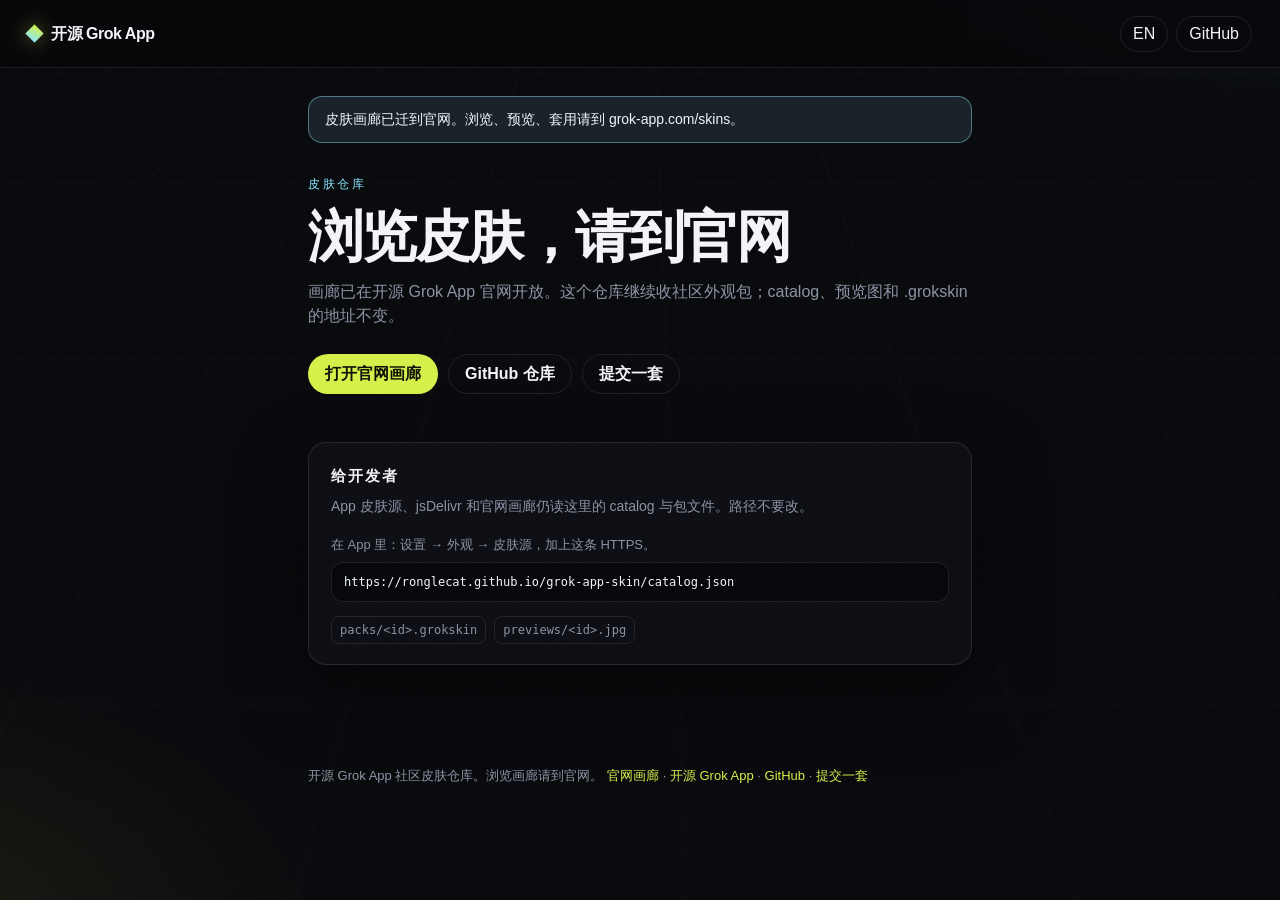
==== commit 55a2f0a3: "Replace the Pages gallery UI with an official-site handoff. Keep catalog.json, packs, and previews a" ====
--- a/docs/index.html
+++ b/docs/index.html
@@ -3,22 +3,23 @@
   <head>
     <meta charset="utf-8" />
     <meta name="viewport" content="width=device-width, initial-scale=1" />
-    <meta name="color-scheme" content="dark light" />
+    <meta name="color-scheme" content="dark" />
     <title>开源 Grok App 皮肤</title>
     <meta
       name="description"
-      content="开源 Grok App 皮肤仓库。16:9 工作台预览，下载或唤起本机应用套用。"
+      content="开源 Grok App 皮肤仓库。浏览画廊请到官网 grok-app.com/skins；本仓库继续收社区外观包。"
     />
     <meta property="og:title" content="开源 Grok App 皮肤" />
     <meta
       property="og:description"
-      content="社区外观包。每张卡片是壁纸加工作台预览。"
+      content="皮肤画廊已迁到官网。catalog、预览图和 .grokskin 仍在本仓库。"
     />
     <meta property="og:type" content="website" />
     <meta
       property="og:image"
       content="https://ronglecat.github.io/grok-app-skin/previews/white-chair-meadow.jpg"
     />
+    <link rel="canonical" href="https://grok-app.com/skins/" />
     <link rel="icon" href="favicon.jpg" type="image/jpeg" />
     <link rel="stylesheet" href="styles.css" />
   </head>
@@ -30,27 +31,13 @@
     </div>
 
     <header class="nav">
-      <a class="wordmark" href="./">
+      <a class="wordmark" href="https://grok-app.com/" rel="noreferrer">
         <span class="wordmark__mark" aria-hidden="true"></span>
         <span data-i18n="brand">开源 Grok App</span>
       </a>
       <div class="nav__right">
-        <label class="search">
-          <span class="visually-hidden" data-i18n="search">搜索皮肤</span>
-          <input
-            id="filter"
-            type="search"
-            autocomplete="off"
-            data-i18n-placeholder="searchPh"
-            placeholder="搜索名字、作者、标签"
-          />
-        </label>
         <button type="button" class="lang" id="langBtn" aria-label="Switch language">
           EN
-        </button>
-        <button type="button" class="theme" id="themeBtn">
-          <span aria-hidden="true" class="theme__icon"></span>
-          <span class="visually-hidden" data-i18n="themeToLight">浅色</span>
         </button>
         <a
           class="nav-link"
@@ -62,16 +49,27 @@
     </header>
 
     <main>
+      <p class="banner" role="status">
+        <span data-i18n="banner">皮肤画廊已迁到官网。浏览、预览、套用请到 grok-app.com/skins。</span>
+      </p>
+
       <section class="hero">
         <p class="kicker" data-i18n="kicker">皮肤仓库</p>
-        <h1 data-i18n="title">先看见工作台上的样子</h1>
+        <h1 data-i18n="title">浏览皮肤，请到官网</h1>
         <p class="lead" data-i18n="lead">
-          每张卡片是 16:9 主题预览：壁纸铺满，上面叠一层开源 Grok App 的侧栏和对话。点应用只打开确认，不会改你现在的样子。
+          画廊已在开源 Grok App 官网开放。这个仓库继续收社区外观包；catalog、预览图和 .grokskin 的地址不变。
         </p>
         <div class="hero__actions">
-          <button type="button" class="btn btn--primary" id="copyCatalog">
-            <span data-i18n="copyCatalog">复制目录地址</span>
-          </button>
+          <a class="btn btn--primary" href="https://grok-app.com/skins/">
+            <span data-i18n="cta">打开官网画廊</span>
+          </a>
+          <a
+            class="btn btn--ghost"
+            href="https://github.com/RongleCat/grok-app-skin"
+            rel="noreferrer"
+            data-i18n="repo"
+            >GitHub 仓库</a
+          >
           <a
             class="btn btn--ghost"
             href="https://github.com/RongleCat/grok-app-skin/blob/main/CONTRIBUTING.md"
@@ -80,26 +78,30 @@
             >提交一套</a
           >
         </div>
-        <p class="hint" id="catalogHint">
-          <span data-i18n="catalogHow">在 App 里：设置 → 外观 → 皮肤源，加上这条 HTTPS。</span>
-          <code id="catalogUrl">https://ronglecat.github.io/grok-app-skin/catalog.json</code>
-        </p>
       </section>
 
-      <section class="gallery" aria-labelledby="galleryTitle">
-        <div class="gallery__head">
-          <h2 id="galleryTitle" data-i18n="gallery">全部皮肤</h2>
-          <p class="count" id="count"></p>
-        </div>
-        <p class="status" id="status" hidden></p>
-        <ul class="grid" id="grid"></ul>
+      <section class="panel" aria-labelledby="devTitle">
+        <h2 id="devTitle" data-i18n="devTitle">给开发者</h2>
+        <p class="panel__lead" data-i18n="devLead">
+          App 皮肤源、jsDelivr 和官网画廊仍读这里的 catalog 与包文件。路径不要改。
+        </p>
+        <p class="hint">
+          <span data-i18n="catalogHow">在 App 里：设置 → 外观 → 皮肤源，加上这条 HTTPS。</span>
+          <a class="catalog" id="catalogUrl" href="catalog.json">https://ronglecat.github.io/grok-app-skin/catalog.json</a>
+        </p>
+        <p class="paths">
+          <code>packs/&lt;id&gt;.grokskin</code>
+          <code>previews/&lt;id&gt;.jpg</code>
+        </p>
       </section>
     </main>
 
     <footer class="foot">
       <p>
-        <span data-i18n="foot">社区皮肤仓库。需要桌面版才能唤起套用。</span>
-        <a href="https://github.com/RongleCat/grok-app/releases">开源 Grok App</a>
+        <span data-i18n="foot">开源 Grok App 社区皮肤仓库。浏览画廊请到官网。</span>
+        <a href="https://grok-app.com/skins/" data-i18n="ctaShort">官网画廊</a>
+        ·
+        <a href="https://github.com/RongleCat/grok-app">开源 Grok App</a>
         ·
         <a href="https://github.com/RongleCat/grok-app-skin">GitHub</a>
         ·
@@ -111,31 +113,65 @@
       </p>
     </footer>
 
-    <div class="sheet" id="sheet" hidden>
-      <button type="button" class="sheet__backdrop" id="sheetClose" aria-label="Close"></button>
-      <article class="sheet__panel" role="dialog" aria-modal="true" aria-labelledby="sheetTitle">
-        <div class="sheet__stage">
-          <img class="sheet__wall" id="sheetArt" alt="" />
-          <div class="sheet__chrome" id="sheetChrome"></div>
-        </div>
-        <div class="sheet__body">
-          <p class="sheet__kicker" id="sheetKicker"></p>
-          <h2 id="sheetTitle"></h2>
-          <p class="sheet__meta" id="sheetMeta"></p>
-          <p class="sheet__desc" id="sheetDesc"></p>
-          <p class="sheet__credit" id="sheetCredit"></p>
-          <div class="sheet__actions">
-            <button type="button" class="btn btn--primary" id="sheetApply" data-i18n="apply">
-              应用到 Grok App
-            </button>
-            <a class="btn btn--ghost" id="sheetDownload" download data-i18n="download">下载</a>
-          </div>
-          <p class="hint" id="sheetHint" hidden></p>
-        </div>
-      </article>
-    </div>
+    <script>
+      const I18N = {
+        zh: {
+          brand: "开源 Grok App",
+          banner:
+            "皮肤画廊已迁到官网。浏览、预览、套用请到 grok-app.com/skins。",
+          kicker: "皮肤仓库",
+          title: "浏览皮肤，请到官网",
+          lead: "画廊已在开源 Grok App 官网开放。这个仓库继续收社区外观包；catalog、预览图和 .grokskin 的地址不变。",
+          cta: "打开官网画廊",
+          ctaShort: "官网画廊",
+          repo: "GitHub 仓库",
+          submit: "提交一套",
+          devTitle: "给开发者",
+          devLead:
+            "App 皮肤源、jsDelivr 和官网画廊仍读这里的 catalog 与包文件。路径不要改。",
+          catalogHow: "在 App 里：设置 → 外观 → 皮肤源，加上这条 HTTPS。",
+          foot: "开源 Grok App 社区皮肤仓库。浏览画廊请到官网。",
+          pageTitle: "开源 Grok App 皮肤",
+        },
+        en: {
+          brand: "Open-source Grok App",
+          banner:
+            "The skin gallery moved to the official site. Browse, preview, and apply at grok-app.com/skins.",
+          kicker: "Skin catalog",
+          title: "Browse skins on the official site",
+          lead: "The gallery now lives on the Open-source Grok App website. This repo still accepts community packs. Catalog, preview, and .grokskin URLs are unchanged.",
+          cta: "Open the official gallery",
+          ctaShort: "Official gallery",
+          repo: "GitHub repo",
+          submit: "Submit a pack",
+          devTitle: "For developers",
+          devLead:
+            "App skin sources, jsDelivr, and the official gallery still read catalog.json and pack files here. Keep these paths.",
+          catalogHow:
+            "In the app: Settings → Appearance → skin sources, then add this HTTPS URL.",
+          foot: "Open-source Grok App community skin repo. Browse the gallery on the official site.",
+          pageTitle: "Open-source Grok App skins",
+        },
+      };
 
-    <p class="toast" id="toast" hidden></p>
-    <script src="app.js"></script>
+      const lang = localStorage.getItem("gas.lang") === "en" ? "en" : "zh";
+
+      function apply(next) {
+        const table = I18N[next];
+        document.documentElement.lang = next === "en" ? "en" : "zh-CN";
+        document.title = table.pageTitle;
+        document.getElementById("langBtn").textContent = next === "en" ? "中文" : "EN";
+        document.querySelectorAll("[data-i18n]").forEach((el) => {
+          el.textContent = table[el.getAttribute("data-i18n")];
+        });
+      }
+
+      apply(lang);
+      document.getElementById("langBtn").addEventListener("click", () => {
+        const next = document.documentElement.lang === "en" ? "zh" : "en";
+        localStorage.setItem("gas.lang", next);
+        apply(next);
+      });
+    </script>
   </body>
 </html>
--- a/docs/styles.css
+++ b/docs/styles.css
@@ -7,28 +7,11 @@
   --accent: #d4f04a;
   --accent-ink: #101208;
   --ice: #8be7ff;
-  --glass: rgba(8, 10, 14, 0.42);
-  --glass-2: rgba(255, 255, 255, 0.12);
   --shadow: 0 28px 70px rgba(0, 0, 0, 0.5);
-  --radius-card: 18px;
   --radius-btn: 999px;
   --font: "PingFang SC", "Hiragino Sans GB", "Noto Sans SC", -apple-system,
     BlinkMacSystemFont, "Segoe UI", sans-serif;
   --mono: ui-monospace, "SF Mono", "Menlo", monospace;
-}
-
-[data-theme="light"] {
-  --bg: #efe8dc;
-  --bg-2: #f7f2ea;
-  --ink: #14130f;
-  --muted: #5c574c;
-  --line: rgba(20, 19, 15, 0.1);
-  --accent: #6a8a00;
-  --accent-ink: #f7f2ea;
-  --ice: #0b6f86;
-  --glass: rgba(16, 18, 22, 0.4);
-  --glass-2: rgba(255, 255, 255, 0.16);
-  --shadow: 0 22px 48px rgba(40, 32, 18, 0.16);
 }
 
 * {
@@ -60,25 +43,8 @@
   text-decoration: underline;
 }
 
-img {
-  display: block;
-  max-width: 100%;
-}
-
-button,
-input {
+button {
   font: inherit;
-}
-
-.visually-hidden {
-  position: absolute;
-  width: 1px;
-  height: 1px;
-  padding: 0;
-  margin: -1px;
-  overflow: hidden;
-  clip: rect(0, 0, 0, 0);
-  border: 0;
 }
 
 .space {
@@ -110,10 +76,6 @@
   transform-origin: 50% 0;
 }
 
-[data-theme="light"] .space__grid {
-  opacity: 0.28;
-}
-
 .space__grain {
   position: absolute;
   inset: 0;
@@ -154,6 +116,10 @@
   white-space: nowrap;
 }
 
+.wordmark:hover {
+  text-decoration: none;
+}
+
 .wordmark__mark {
   width: 13px;
   height: 13px;
@@ -166,31 +132,9 @@
   display: flex;
   align-items: center;
   gap: 8px;
-  min-width: 0;
-}
-
-.search input {
-  width: min(280px, 32vw);
-  height: 36px;
-  padding: 0 14px;
-  border: 1px solid var(--line);
-  border-radius: var(--radius-btn);
-  background: color-mix(in srgb, var(--bg-2) 80%, transparent);
-  color: var(--ink);
-}
-
-.search input:focus,
-.lang:focus-visible,
-.theme:focus-visible,
-.nav-link:focus-visible,
-.btn:focus-visible,
-.card__stage:focus-visible {
-  outline: 2px solid color-mix(in srgb, var(--accent) 70%, transparent);
-  outline-offset: 2px;
 }
 
 .lang,
-.theme,
 .nav-link {
   height: 36px;
   padding: 0 12px;
@@ -205,40 +149,36 @@
   text-decoration: none;
 }
 
-.theme {
-  width: 36px;
-  padding: 0;
-}
-
-.theme__icon {
-  width: 12px;
-  height: 12px;
-  border-radius: 50%;
-  box-shadow: inset 0 0 0 1.5px currentColor;
-  background: radial-gradient(circle at 70% 30%, transparent 46%, currentColor 48%);
-}
-
-[data-theme="light"] .theme__icon {
-  background: currentColor;
-  box-shadow: none;
-}
-
 .lang:hover,
-.theme:hover,
-.nav-link:hover {
+.nav-link:hover,
+.btn:focus-visible,
+.lang:focus-visible,
+.nav-link:focus-visible,
+.catalog:focus-visible {
   border-color: color-mix(in srgb, var(--accent) 45%, var(--line));
   text-decoration: none;
+  outline: 2px solid color-mix(in srgb, var(--accent) 70%, transparent);
+  outline-offset: 2px;
 }
 
 main {
-  max-width: 1180px;
+  max-width: 720px;
   margin: 0 auto;
-  padding: 36px 28px 88px;
+  padding: 28px 28px 88px;
+}
+
+.banner {
+  margin: 0 0 28px;
+  padding: 12px 16px;
+  border-radius: 14px;
+  border: 1px solid color-mix(in srgb, var(--ice) 35%, var(--line));
+  background: color-mix(in srgb, var(--ice) 8%, var(--bg-2));
+  color: var(--ink);
+  font-size: 14px;
 }
 
 .hero {
-  padding: 12px 0 40px;
-  max-width: 44rem;
+  padding: 4px 0 8px;
 }
 
 .kicker {
@@ -251,8 +191,8 @@
 
 .hero h1 {
   margin: 0 0 14px;
-  font-size: clamp(34px, 6vw, 64px);
-  line-height: 1.04;
+  font-size: clamp(34px, 7vw, 56px);
+  line-height: 1.06;
   letter-spacing: -0.045em;
   font-weight: 720;
 }
@@ -261,7 +201,6 @@
   margin: 0;
   color: var(--muted);
   font-size: 16px;
-  max-width: 38em;
 }
 
 .hero__actions {
@@ -285,10 +224,6 @@
   text-decoration: none;
 }
 
-.btn:active {
-  transform: translateY(1px);
-}
-
 .btn--primary {
   background: var(--accent);
   color: var(--accent-ink);
@@ -310,24 +245,41 @@
   text-decoration: none;
 }
 
-.btn--tiny {
-  min-height: 32px;
-  padding: 0 12px;
+.panel {
+  margin-top: 40px;
+  padding: 22px 22px 20px;
+  border: 1px solid var(--line);
+  border-radius: 18px;
+  background: color-mix(in srgb, var(--bg-2) 82%, transparent);
+  box-shadow: var(--shadow);
+}
+
+.panel h2 {
+  margin: 0 0 8px;
+  font-size: 15px;
+  letter-spacing: 0.14em;
+  text-transform: uppercase;
+  font-weight: 650;
+}
+
+.panel__lead {
+  margin: 0;
+  color: var(--muted);
+  font-size: 14px;
+}
+
+.hint {
+  margin-top: 18px;
   font-size: 13px;
-}
-
-.hint {
-  margin-top: 20px;
-  font-size: 13px;
-  color: var(--muted);
-}
-
-.hint code {
+  color: var(--muted);
+}
+
+.catalog {
   display: block;
   margin-top: 8px;
   padding: 10px 12px;
   border-radius: 12px;
-  background: color-mix(in srgb, var(--bg-2) 88%, transparent);
+  background: color-mix(in srgb, var(--bg) 88%, transparent);
   border: 1px solid var(--line);
   font-family: var(--mono);
   font-size: 12px;
@@ -336,617 +288,45 @@
   word-break: break-all;
 }
 
-.gallery__head {
-  display: flex;
-  align-items: baseline;
-  justify-content: space-between;
-  gap: 12px;
-  padding: 8px 0 18px;
-  border-top: 1px solid var(--line);
-}
-
-.gallery h2 {
-  margin: 0;
-  font-size: 15px;
-  letter-spacing: 0.14em;
-  text-transform: uppercase;
-  font-weight: 650;
-}
-
-.count {
-  margin: 0;
-  color: var(--muted);
-  font-size: 13px;
+.catalog:hover {
+  border-color: color-mix(in srgb, var(--accent) 40%, var(--line));
+  text-decoration: none;
+}
+
+.paths {
+  display: flex;
+  flex-wrap: wrap;
+  gap: 8px;
+  margin: 14px 0 0;
+}
+
+.paths code {
+  padding: 4px 8px;
+  border-radius: 8px;
+  border: 1px solid var(--line);
   font-family: var(--mono);
-}
-
-.status {
-  color: var(--muted);
-}
-
-.grid {
-  list-style: none;
-  margin: 0;
-  padding: 0;
-  display: grid;
-  grid-template-columns: repeat(auto-fill, minmax(min(100%, 420px), 1fr));
-  gap: 20px;
-}
-
-.card {
-  min-width: 0;
-}
-
-.card--featured {
-  grid-column: 1 / -1;
-}
-
-.card__stage {
-  position: relative;
-  display: block;
-  width: 100%;
-  aspect-ratio: 16 / 9;
-  padding: 0;
-  border: 0;
-  border-radius: var(--radius-card);
-  overflow: hidden;
-  background: #0b0d12;
-  cursor: pointer;
-  isolation: isolate;
-  box-shadow: var(--shadow);
-  transition: transform 0.35s ease, box-shadow 0.35s ease;
-}
-
-.card__stage::before,
-.card__stage::after {
-  content: "";
-  position: absolute;
-  width: 18px;
-  height: 18px;
-  z-index: 5;
-  pointer-events: none;
-  border: 1.5px solid color-mix(in srgb, var(--accent) 80%, white);
-  opacity: 0.55;
-  transition: opacity 0.3s ease;
-}
-
-.card__stage::before {
-  top: 10px;
-  left: 10px;
-  border-right: 0;
-  border-bottom: 0;
-}
-
-.card__stage::after {
-  right: 10px;
-  bottom: 10px;
-  border-left: 0;
-  border-top: 0;
-}
-
-.card__wall {
-  position: absolute;
-  inset: 0;
-  width: 100%;
-  height: 100%;
-  object-fit: cover;
-}
-
-.card__scrim {
-  position: absolute;
-  inset: 0;
-  background:
-    linear-gradient(180deg, rgba(0, 0, 0, 0.08), transparent 28%, rgba(0, 0, 0, 0.55) 100%),
-    linear-gradient(90deg, rgba(0, 0, 0, 0.18), transparent 28%);
-  pointer-events: none;
-}
-
-.chrome {
-  position: absolute;
-  inset: 9% 7% 26% 7%;
-  display: flex;
-  border-radius: 12px;
-  overflow: hidden;
-  border: 1px solid rgba(255, 255, 255, 0.16);
-  box-shadow: 0 16px 40px rgba(0, 0, 0, 0.35);
-  pointer-events: none;
-}
-
-.card--featured .chrome {
-  inset: 8% 8% 24% 8%;
-}
-
-.chrome__rail {
-  width: 22%;
-  min-width: 72px;
-  padding: 10px 8px;
-  display: flex;
-  flex-direction: column;
-  gap: 8px;
-  background: var(--glass);
-  backdrop-filter: blur(16px) saturate(1.2);
-  border-right: 1px solid rgba(255, 255, 255, 0.08);
-}
-
-.chrome__brand {
-  display: flex;
-  align-items: center;
-  gap: 6px;
-  height: 16px;
-}
-
-.chrome__logo {
-  width: 8px;
-  height: 8px;
-  transform: rotate(45deg);
-  background: var(--accent);
-  box-shadow: 0 0 10px color-mix(in srgb, var(--accent) 70%, transparent);
-}
-
-.chrome__word {
-  display: none;
-  width: 36px;
-  height: 5px;
-  border-radius: 99px;
-  background: rgba(255, 255, 255, 0.55);
-}
-
-.card--featured .chrome__word {
-  display: block;
-}
-
-.chrome__new {
-  height: 14px;
-  border-radius: 7px;
-  background: rgba(255, 255, 255, 0.12);
-  border: 1px solid rgba(255, 255, 255, 0.12);
-}
-
-.chrome__list {
-  display: flex;
-  flex-direction: column;
-  gap: 6px;
-  flex: 1;
-}
-
-.chrome__list i {
-  display: block;
-  height: 7px;
-  width: 78%;
-  border-radius: 99px;
-  background: rgba(255, 255, 255, 0.18);
-}
-
-.chrome__list i:nth-child(2) {
-  width: 64%;
-}
-
-.chrome__list i:nth-child(3) {
-  width: 84%;
-  background: rgba(212, 240, 74, 0.55);
-}
-
-.chrome__list i:nth-child(n + 4) {
-  display: none;
-}
-
-.card--featured .chrome__list i:nth-child(n + 4) {
-  display: block;
-  width: 58%;
-}
-
-.chrome__user {
-  height: 12px;
-  width: 12px;
-  border-radius: 50%;
-  background: rgba(255, 255, 255, 0.28);
-  margin-top: auto;
-}
-
-.chrome__main {
-  flex: 1;
-  min-width: 0;
-  display: flex;
-  flex-direction: column;
-  background: rgba(10, 12, 16, 0.18);
-  backdrop-filter: blur(8px);
-}
-
-.chrome__bar {
-  height: 22%;
-  max-height: 36px;
-  display: flex;
-  align-items: center;
-  gap: 8px;
-  padding: 0 12px;
-  border-bottom: 1px solid rgba(255, 255, 255, 0.08);
-}
-
-.chrome__dot {
-  width: 7px;
-  height: 7px;
-  border-radius: 50%;
-  background: #49e38a;
-  box-shadow: 0 0 8px #49e38a;
-}
-
-.chrome__bar-line {
-  width: 28%;
-  height: 5px;
-  border-radius: 99px;
-  background: rgba(255, 255, 255, 0.28);
-}
-
-.chrome__chat {
-  flex: 1;
-  display: flex;
-  flex-direction: column;
-  justify-content: flex-end;
-  gap: 8px;
-  padding: 10px 12px;
-}
-
-.bubble {
-  max-width: 58%;
-  border-radius: 12px;
-  padding: 8px 10px;
-  border: 1px solid rgba(255, 255, 255, 0.14);
-}
-
-.bubble--user {
-  align-self: flex-end;
-  width: 34%;
-  background: rgba(212, 240, 74, 0.22);
-}
-
-.bubble--user span,
-.bubble--ai b {
-  display: block;
-  height: 5px;
-  border-radius: 99px;
-  background: rgba(255, 255, 255, 0.42);
-}
-
-.bubble--ai {
-  align-self: flex-start;
-  width: 52%;
-  background: rgba(255, 255, 255, 0.12);
-  display: flex;
-  flex-direction: column;
-  gap: 4px;
-}
-
-.bubble--ai b:nth-child(2) {
-  width: 82%;
-}
-
-.bubble--ai b:nth-child(3) {
-  width: 64%;
-}
-
-.chrome__composer {
-  display: flex;
-  align-items: center;
-  gap: 6px;
-  margin: 0 10px 10px;
-  padding: 6px 8px;
-  border-radius: 999px;
-  background: rgba(8, 10, 14, 0.45);
-  border: 1px solid rgba(255, 255, 255, 0.14);
-}
-
-.chrome__plus,
-.chrome__send {
-  width: 12px;
-  height: 12px;
-  border-radius: 50%;
-  background: rgba(255, 255, 255, 0.22);
-}
-
-.chrome__send {
-  background: var(--accent);
-}
-
-.chrome__field {
-  flex: 1;
-  height: 6px;
-  border-radius: 99px;
-  background: rgba(255, 255, 255, 0.18);
-}
-
-.card__dock {
-  position: absolute;
-  left: 0;
-  right: 0;
-  bottom: 0;
-  z-index: 4;
-  display: flex;
-  align-items: flex-end;
-  justify-content: space-between;
-  gap: 12px;
-  padding: 16px 16px 14px;
-  background: linear-gradient(180deg, transparent, rgba(0, 0, 0, 0.72) 70%);
-  color: #f6f7f4;
-}
-
-.card__id {
-  min-width: 0;
-}
-
-.card__name {
-  margin: 0;
-  font-size: clamp(16px, 2.2vw, 22px);
-  letter-spacing: -0.03em;
-  color: #fff;
-}
-
-.card__meta {
-  margin: 4px 0 0;
-  color: rgba(246, 247, 244, 0.72);
   font-size: 12px;
-}
-
-.chips {
-  display: flex;
-  flex-wrap: wrap;
-  gap: 6px;
-  margin-top: 8px;
-}
-
-.chip {
-  font-size: 11px;
-  letter-spacing: 0.04em;
-  padding: 2px 8px;
-  border-radius: 999px;
-  border: 1px solid rgba(255, 255, 255, 0.18);
-  color: rgba(246, 247, 244, 0.82);
-  background: rgba(255, 255, 255, 0.06);
-}
-
-.chip--hot {
-  border-color: color-mix(in srgb, var(--accent) 50%, transparent);
-  color: var(--accent);
-}
-
-.card__actions {
-  display: flex;
-  gap: 8px;
-  flex-shrink: 0;
-}
-
-.card:hover .card__stage,
-.card:focus-within .card__stage {
-  transform: translateY(-4px);
-  box-shadow:
-    var(--shadow),
-    0 0 0 1px color-mix(in srgb, var(--accent) 35%, transparent);
-}
-
-.card:hover .card__stage::before,
-.card:hover .card__stage::after,
-.card:focus-within .card__stage::before,
-.card:focus-within .card__stage::after {
-  opacity: 1;
-}
-
-.card:hover .chrome,
-.card:focus-within .chrome {
-  border-color: rgba(255, 255, 255, 0.28);
+  color: var(--muted);
 }
 
 .foot {
-  max-width: 1180px;
+  max-width: 720px;
   margin: 0 auto;
   padding: 0 28px 40px;
   color: var(--muted);
   font-size: 13px;
 }
 
-.sheet[hidden],
-.toast[hidden],
-.status[hidden] {
-  display: none;
-}
-
-.sheet {
-  position: fixed;
-  inset: 0;
-  z-index: 20;
-}
-
-.sheet__backdrop {
-  position: absolute;
-  inset: 0;
-  border: 0;
-  background: rgba(4, 6, 10, 0.72);
-  cursor: pointer;
-}
-
-.sheet__panel {
-  position: relative;
-  z-index: 1;
-  width: min(920px, calc(100% - 32px));
-  max-height: calc(100dvh - 32px);
-  margin: 16px auto;
-  display: grid;
-  grid-template-rows: auto 1fr;
-  background: var(--bg-2);
-  border-radius: 20px;
-  overflow: auto;
-  box-shadow: var(--shadow);
-  border: 1px solid var(--line);
-}
-
-.sheet__stage {
-  position: relative;
-  aspect-ratio: 16 / 9;
-  background: #0b0d12;
-  overflow: hidden;
-}
-
-.sheet__wall {
-  width: 100%;
-  height: 100%;
-  object-fit: cover;
-}
-
-.sheet__chrome {
-  position: absolute;
-  inset: 0;
-}
-
-.sheet__chrome .chrome {
-  inset: 8% 7% 10% 7%;
-}
-
-.sheet__body {
-  padding: 24px 28px 28px;
-}
-
-.sheet__kicker {
-  margin: 0 0 6px;
-  font-size: 11px;
-  letter-spacing: 0.18em;
-  text-transform: uppercase;
-  color: var(--ice);
-}
-
-.sheet__body h2 {
-  margin: 0 0 8px;
-  font-size: 30px;
-  letter-spacing: -0.035em;
-}
-
-.sheet__meta,
-.sheet__desc,
-.sheet__credit {
-  color: var(--muted);
-}
-
-.sheet__actions {
-  display: flex;
-  flex-wrap: wrap;
-  gap: 10px;
-  margin-top: 20px;
-}
-
-.toast {
-  position: fixed;
-  left: 50%;
-  bottom: 24px;
-  transform: translateX(-50%);
-  z-index: 30;
-  margin: 0;
-  padding: 10px 14px;
-  border-radius: 999px;
-  background: var(--ink);
-  color: var(--bg);
-  font-size: 13px;
-  box-shadow: var(--shadow);
-}
-
-@media (max-width: 767px) {
-  .nav {
-    display: grid;
-    grid-template-columns: minmax(0, 1fr) auto auto;
-    grid-template-areas:
-      "brand lang theme"
-      "search search search";
-    padding: 10px 16px;
-  }
-
-  .wordmark {
-    grid-area: brand;
-    min-width: 0;
-  }
-
-  .nav__right {
-    display: contents;
-  }
-
-  .search {
-    grid-area: search;
-    min-width: 0;
-  }
-
-  .lang {
-    grid-area: lang;
-  }
-
-  .theme {
-    grid-area: theme;
-  }
-
-  .nav-link {
-    display: none;
-  }
-
-  .search input {
-    width: 100%;
-  }
-
+@media (max-width: 640px) {
+  .nav,
   main,
   .foot {
     padding-left: 16px;
     padding-right: 16px;
   }
 
-  .hero {
-    padding-top: 8px;
-  }
-
   .hero h1 {
     font-size: clamp(30px, 10vw, 44px);
-  }
-
-  .grid {
-    grid-template-columns: 1fr;
-  }
-
-  .card--featured {
-    grid-column: auto;
-  }
-
-  .card__dock {
-    flex-direction: column;
-    align-items: stretch;
-    gap: 10px;
-  }
-
-  .card__actions {
-    width: 100%;
-  }
-
-  .card__actions .btn {
-    flex: 1;
-  }
-
-  .chrome__rail {
-    min-width: 58px;
-    width: 20%;
-  }
-
-  .sheet__panel {
-    width: calc(100% - 16px);
-    margin: 8px auto;
-  }
-
-  .sheet__body {
-    padding: 18px 16px 22px;
-  }
-}
-
-@media (prefers-reduced-motion: reduce) {
-  .btn:active,
-  .card:hover .card__stage,
-  .card:focus-within .card__stage {
-    transform: none;
-  }
-
-  .card__stage,
-  .card__stage::before,
-  .card__stage::after {
-    transition: none;
   }
 }
 
@@ -955,11 +335,4 @@
     background: var(--bg);
     backdrop-filter: none;
   }
-
-  .chrome__rail,
-  .chrome__main,
-  .bubble,
-  .chrome__composer {
-    backdrop-filter: none;
-  }
-}
+}
